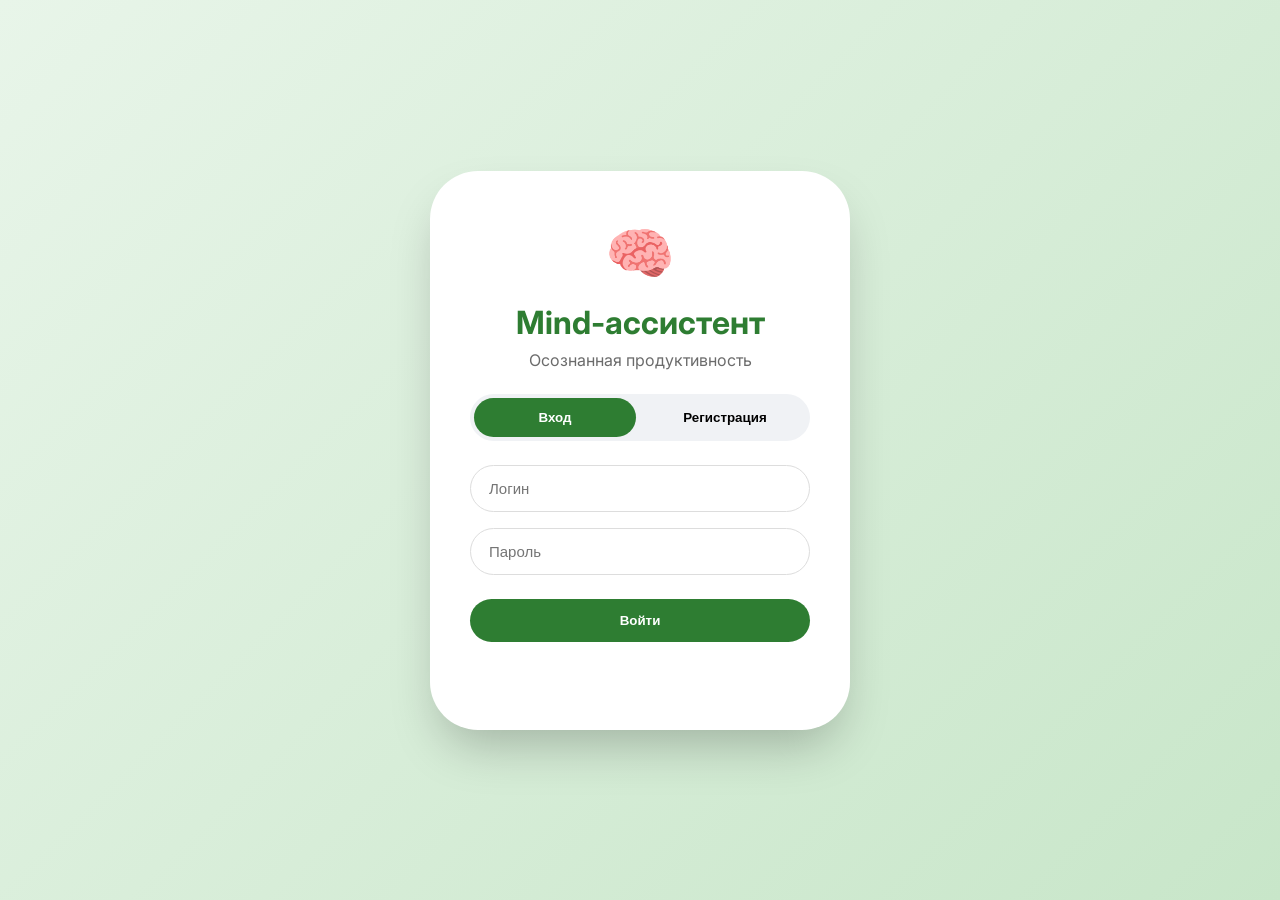
==== index1.html @ 91d892c6 "Add files via upload" ====
<!DOCTYPE html>
<html lang="ru">
<head>
    <meta charset="UTF-8">
    <meta name="viewport" content="width=device-width, initial-scale=1.0">
    <title>Mind-ассистент | Осознанная продуктивность</title>
    <link rel="stylesheet" href="style.css">
    <link href="https://fonts.googleapis.com/css2?family=Inter:opsz,wght@14..32,300;400;500;600;700&display=swap" rel="stylesheet">
</head>
<body>

<div class="app-container" id="app">

    <!-- ЭКРАН 1: АВТОРИЗАЦИЯ -->
    <div id="authScreen" class="screen auth-screen">
        <div class="auth-card">
            <span class="logo-icon">🧠</span>
            <h1>Mind-ассистент</h1>
            <p>Осознанная продуктивность</p>
            <div class="auth-tabs">
                <button class="auth-tab active" data-tab="login">Вход</button>
                <button class="auth-tab" data-tab="register">Регистрация</button>
            </div>
            <div id="loginForm" class="auth-form active">
                <input type="text" id="loginUsername" placeholder="Логин" autocomplete="username">
                <input type="password" id="loginPassword" placeholder="Пароль" autocomplete="current-password">
                <button id="doLoginBtn" type="button">Войти</button>
                <p class="auth-error" id="loginError"></p>
            </div>
            <div id="registerForm" class="auth-form">
                <input type="text" id="regUsername" placeholder="Логин" autocomplete="username">
                <input type="email" id="regEmail" placeholder="Email" autocomplete="email">
                <input type="password" id="regPassword" placeholder="Пароль" autocomplete="new-password">
                <button id="doRegisterBtn" type="button">Зарегистрироваться</button>
                <p class="auth-error" id="regError"></p>
            </div>
        </div>
    </div>

    <!-- ЭКРАН 2: НАСТРОЙКА ИМЕНИ (только при первом входе) -->
    <div id="nameSetupScreen" class="screen setup-screen hidden">
        <div class="setup-card">
            <span class="setup-icon">👋</span>
            <h2>Как к вам обращаться?</h2>
            <p>Введите ваше имя — это единственный раз</p>
            <input type="text" id="userNameInput" placeholder="Например: Алеся" autocomplete="given-name">
            <button id="saveNameBtn" type="button">Продолжить</button>
        </div>
    </div>

    <!-- ЭКРАН 3: НАСТРОЙКА УВЕДОМЛЕНИЙ (только при первом входе) -->
    <div id="notificationsSetupScreen" class="screen setup-screen hidden">
        <div class="setup-card">
            <span class="setup-icon">🔔</span>
            <h2>Время напоминаний</h2>
            <p>Настройте один раз — больше не спросим</p>
            <p style="font-size:12px; color:var(--sand); margin-bottom:8px; text-align:left; margin-top:4px;">Утреннее напоминание</p>
            <input type="time" id="morningTime" value="09:00">
            <p style="font-size:12px; color:var(--sand); margin-bottom:8px; text-align:left;">Вечернее напоминание</p>
            <input type="time" id="eveningTime" value="20:00">
            <button id="saveNotificationsBtn" type="button">Сохранить и начать</button>
        </div>
    </div>

    <!-- ЭКРАН 4: ОСНОВНОЕ ПРИЛОЖЕНИЕ -->
    <div id="mainApp" class="screen main-app hidden">
        <aside class="sidebar">
            <div class="sidebar-top">
                <div class="logo">
                    <div class="logo-eyebrow">Планер</div>
                    <div class="logo-text">Mind<span class="logo-accent">—</span>ассистент</div>
                </div>
                <button class="mobile-nav-toggle" id="mobileNavToggle" aria-label="Меню">
                    <span></span>
                    <span></span>
                    <span></span>
                </button>
            </div>
            <nav class="nav" id="sidebarNav">
                <a href="#" class="nav-link active" data-page="planner">
                    <span class="nav-icon">📋</span> Планер
                </a>
                <a href="#" class="nav-link" data-page="progress">
                    <span class="nav-icon">📊</span> Прогресс
                </a>
                <a href="#" class="nav-link" data-page="rewards">
                    <span class="nav-icon">🏆</span> Награды
                </a>
                <a href="#" class="nav-link" data-page="rest">
                    <span class="nav-icon">🌿</span> Отдых
                </a>
            </nav>
            <div class="sidebar-bottom" id="sidebarBottom">
                <div class="user-name" id="userNameDisplay"></div>
                <div class="user-meta">Активный пользователь</div>
                <button id="logoutBtn" class="logout-btn" type="button">Выйти</button>
                <div class="daily-reminder" id="dailyReminder"></div>
            </div>
        </aside>
        <main class="main-content" id="mainContent">
            <!-- Содержимое страниц подставляется динамически -->
        </main>
    </div>
</div>

<!-- ЗАПРОС УВЕДОМЛЕНИЙ -->
<div id="notificationPermission" class="notification-prompt hidden">
    <div class="notification-card">
        <p>🔔 Разрешить утренние и вечерние напоминания?</p>
        <div class="notification-card-btns">
            <button id="allowNotificationsBtn" type="button">Разрешить</button>
            <button id="denyNotificationsBtn" type="button">Позже</button>
        </div>
    </div>
</div>

<script src="script.js"></script>
</body>
</html>
---- style.css ----
* {
    margin: 0;
    padding: 0;
    box-sizing: border-box;
}

body {
    font-family: 'Inter', sans-serif;
    background: #f5f7fa;
    min-height: 100vh;
}

/* ===== ЭКРАНЫ ===== */
.screen {
    position: fixed;
    top: 0;
    left: 0;
    right: 0;
    bottom: 0;
    display: flex;
    align-items: center;
    justify-content: center;
    transition: all 0.3s;
}

.screen.hidden {
    display: none;
}

/* ===== АВТОРИЗАЦИЯ ===== */
.auth-screen {
    background: linear-gradient(135deg, #e8f5e9, #c8e6c9);
}

.auth-card, .setup-card {
    background: white;
    border-radius: 48px;
    padding: 48px 40px;
    width: 420px;
    max-width: 90%;
    text-align: center;
    box-shadow: 0 25px 50px -12px rgba(0,0,0,0.25);
}

.auth-card .logo-icon, .setup-icon {
    font-size: 56px;
    margin-bottom: 16px;
}

.auth-card h1, .setup-card h2 {
    font-size: 32px;
    color: #2e7d32;
    margin-bottom: 8px;
}

.auth-card p, .setup-card p {
    color: #6b6b6b;
    margin-bottom: 24px;
}

.auth-tabs {
    display: flex;
    gap: 8px;
    margin-bottom: 24px;
    background: #f0f2f5;
    border-radius: 60px;
    padding: 4px;
}

.auth-tab {
    flex: 1;
    padding: 12px;
    border: none;
    background: transparent;
    border-radius: 60px;
    font-weight: 600;
    cursor: pointer;
}

.auth-tab.active {
    background: #2e7d32;
    color: white;
}

.auth-form {
    display: none;
    flex-direction: column;
    gap: 16px;
}

.auth-form.active {
    display: flex;
}

.auth-form input, .setup-card input {
    padding: 14px 18px;
    border: 1px solid #ddd;
    border-radius: 60px;
    font-size: 15px;
}

.auth-form button, .setup-card button {
    background: #2e7d32;
    color: white;
    border: none;
    padding: 14px;
    border-radius: 60px;
    font-weight: 600;
    cursor: pointer;
    margin-top: 8px;
}

.auth-error {
    color: #e53935;
    font-size: 13px;
}

/* ===== ОСНОВНОЕ ПРИЛОЖЕНИЕ ===== */
.main-app {
    position: relative;
    display: flex;
    min-height: 100vh;
}

.sidebar {
    width: 280px;
    background: white;
    border-right: 1px solid #eef2f6;
    padding: 32px 20px;
    display: flex;
    flex-direction: column;
    position: sticky;
    top: 0;
    height: 100vh;
}

.logo {
    margin-bottom: 40px;
    text-align: center;
}

.logo-icon {
    font-size: 40px;
    display: block;
    margin-bottom: 8px;
}

.logo-text {
    font-size: 20px;
    font-weight: 700;
    color: #1e3a3a;
}

.nav {
    display: flex;
    flex-direction: column;
    gap: 8px;
    flex: 1;
}

.nav-link {
    padding: 12px 16px;
    border-radius: 12px;
    text-decoration: none;
    color: #5c6f87;
    font-weight: 500;
    transition: all 0.2s;
    cursor: pointer;
}

.nav-link:hover {
    background: #f0f4f9;
}

.nav-link.active {
    background: #e8f3e8;
    color: #2e7d32;
    font-weight: 600;
}

.user-info {
    padding: 16px 0;
    border-top: 1px solid #eef2f6;
    margin-top: auto;
}

.user-name {
    font-weight: 600;
    color: #1e3a3a;
    margin-bottom: 12px;
    text-align: center;
}

.logout-btn {
    width: 100%;
    padding: 10px;
    background: #fee2e2;
    border: none;
    border-radius: 40px;
    color: #c62828;
    font-weight: 600;
    cursor: pointer;
}

.main-content {
    flex: 1;
    padding: 32px 40px;
    background: #ffffff;
    overflow-y: auto;
}

/* ===== СТРАНИЦЫ ===== */
.page-header {
    margin-bottom: 32px;
}

.page-header h2 {
    font-size: 28px;
    color: #1e3a3a;
    margin-bottom: 8px;
}

.greeting {
    font-size: 18px;
    color: #2e7d32;
    margin-bottom: 24px;
    padding: 16px;
    background: #f1f8e9;
    border-radius: 24px;
}

.progress-block {
    background: #f8fafc;
    border-radius: 24px;
    padding: 20px;
    margin-bottom: 32px;
}

.progress-label {
    display: flex;
    justify-content: space-between;
    margin-bottom: 12px;
    font-weight: 500;
}

.progress-bar-bg {
    height: 8px;
    background: #e0e8e0;
    border-radius: 20px;
    overflow: hidden;
}

.progress-bar-fill {
    height: 100%;
    background: #4caf50;
    width: 0%;
    transition: width 0.3s;
}

.tasks-list {
    display: flex;
    flex-direction: column;
    gap: 12px;
    margin-bottom: 24px;
}

.task-card {
    background: #f9fbf9;
    border: 1px solid #e0e8e0;
    border-radius: 20px;
    padding: 16px;
}

.task-card.completed {
    opacity: 0.7;
}

.task-header {
    display: flex;
    align-items: center;
    gap: 12px;
    margin-bottom: 12px;
}

.task-check {
    width: 22px;
    height: 22px;
    cursor: pointer;
    accent-color: #4caf50;
}

.task-title {
    flex: 1;
    font-size: 16px;
    font-weight: 500;
}

.completed .task-title {
    text-decoration: line-through;
    color: #9e9e9e;
}

.task-reward-input {
    width: 100%;
    padding: 10px 14px;
    border: 1px solid #e0e8e0;
    border-radius: 16px;
    font-size: 13px;
    margin-top: 8px;
}

.add-task-form {
    display: flex;
    gap: 12px;
    margin-top: 16px;
}

.add-task-form input {
    flex: 1;
    padding: 14px 18px;
    border: 1px solid #ddd;
    border-radius: 60px;
}

.add-task-form button {
    background: #2e7d32;
    color: white;
    border: none;
    padding: 0 24px;
    border-radius: 60px;
    font-weight: 600;
    cursor: pointer;
}

.stats-grid {
    display: grid;
    grid-template-columns: repeat(auto-fit, minmax(200px, 1fr));
    gap: 20px;
    margin-bottom: 32px;
}

.stat-card {
    background: #f1f8e9;
    border-radius: 24px;
    padding: 24px;
    text-align: center;
}

.stat-number {
    font-size: 48px;
    font-weight: 700;
    color: #2e7d32;
}

.rewards-list {
    display: flex;
    flex-direction: column;
    gap: 16px;
}

.reward-item {
    background: #fff8e1;
    border-radius: 20px;
    padding: 16px;
    border: 1px solid #ffe082;
}

.rest-card {
    text-align: center;
    background: #e8f5e9;
    border-radius: 32px;
    padding: 48px;
}

.rest-tip {
    font-size: 24px;
    font-style: italic;
    color: #2e7d32;
    margin: 24px 0;
}

.rest-card button {
    background: #2e7d32;
    color: white;
    border: none;
    padding: 12px 28px;
    border-radius: 40px;
    font-weight: 600;
    cursor: pointer;
}

/* ===== УВЕДОМЛЕНИЯ ===== */
.notification-prompt {
    position: fixed;
    bottom: 30px;
    right: 30px;
    z-index: 1100;
}

.notification-card {
    background: white;
    border-radius: 24px;
    padding: 20px;
    box-shadow: 0 20px 35px rgba(0,0,0,0.2);
    border: 1px solid #c8e6c9;
}

.notification-card button {
    margin-top: 12px;
    padding: 8px 16px;
    border-radius: 40px;
    border: none;
    cursor: pointer;
    margin-right: 8px;
}

.hidden {
    display: none;
}

@media (max-width: 768px) {
    .main-app {
        flex-direction: column;
    }
    .sidebar {
        width: 100%;
        height: auto;
        position: relative;
    }
    .main-content {
        padding: 24px;
    }
}
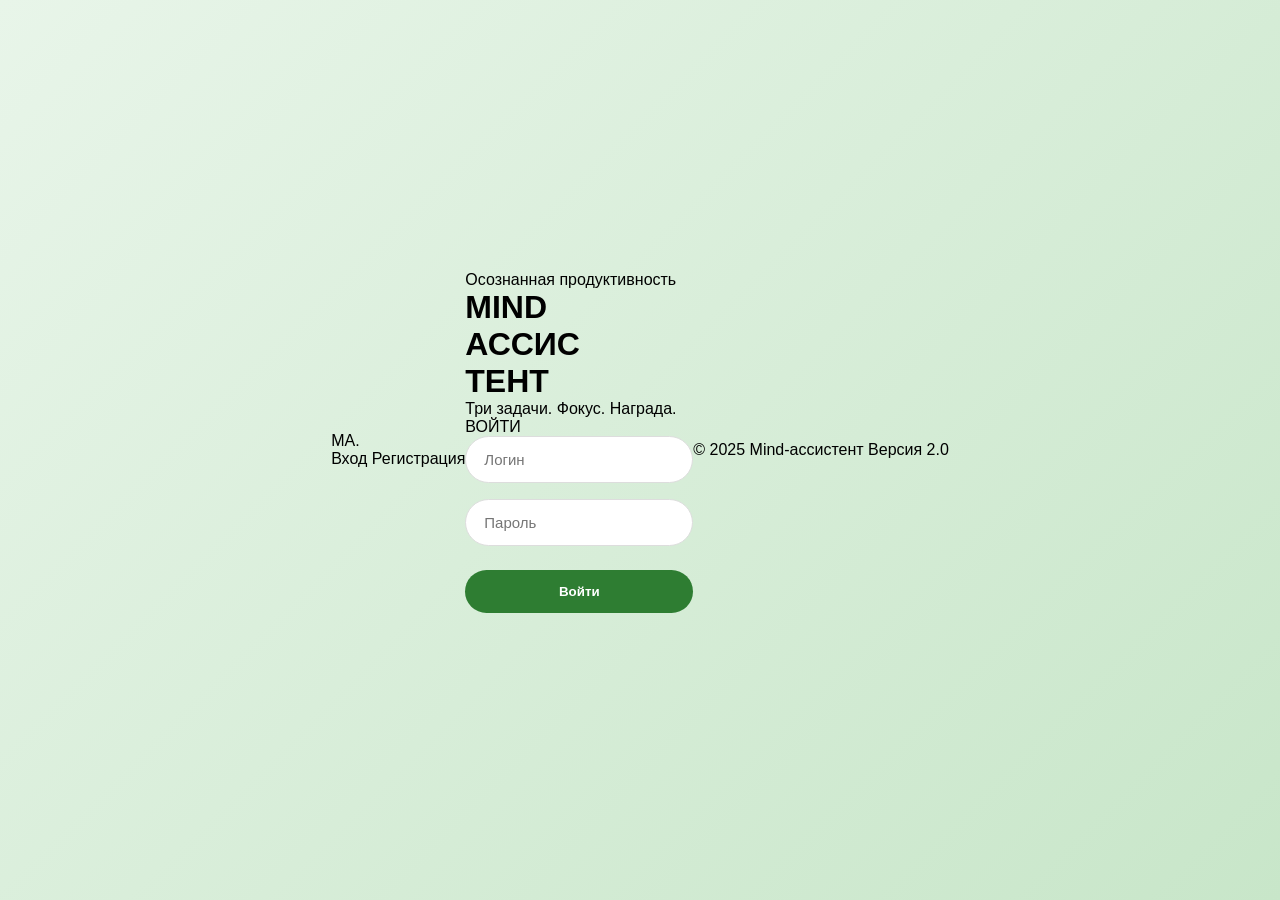
==== commit 22597264: "Add files via upload" ====
--- a/index1.html
+++ b/index1.html
@@ -5,7 +5,7 @@
     <meta name="viewport" content="width=device-width, initial-scale=1.0">
     <title>Mind-ассистент | Осознанная продуктивность</title>
     <link rel="stylesheet" href="style.css">
-    <link href="https://fonts.googleapis.com/css2?family=Inter:opsz,wght@14..32,300;400;500;600;700&display=swap" rel="stylesheet">
+    <link href="https://fonts.googleapis.com/css2?family=Bebas+Neue&family=Manrope:wght@300;400;500;600;700&display=swap" rel="stylesheet">
 </head>
 <body>
 
@@ -13,103 +13,113 @@
 
     <!-- ЭКРАН 1: АВТОРИЗАЦИЯ -->
     <div id="authScreen" class="screen auth-screen">
-        <div class="auth-card">
-            <span class="logo-icon">🧠</span>
-            <h1>Mind-ассистент</h1>
-            <p>Осознанная продуктивность</p>
-            <div class="auth-tabs">
-                <button class="auth-tab active" data-tab="login">Вход</button>
-                <button class="auth-tab" data-tab="register">Регистрация</button>
+        <header class="auth-header">
+            <div class="brand-mark">MA<span>.</span></div>
+            <nav class="auth-nav">
+                <span class="nav-text-link active" data-tab="login">Вход</span>
+                <span class="nav-text-link" data-tab="register">Регистрация</span>
+            </nav>
+        </header>
+
+        <div class="auth-body">
+            <div class="auth-hero">
+                <div class="auth-hero-content">
+                    <div class="auth-eyebrow">Осознанная продуктивность</div>
+                    <h1 class="auth-title">MIND<br><span class="accent">АССИС</span><br>ТЕНТ</h1>
+                    <p class="auth-subtitle">Три задачи. Фокус. Награда.</p>
+                </div>
             </div>
-            <div id="loginForm" class="auth-form active">
-                <input type="text" id="loginUsername" placeholder="Логин" autocomplete="username">
-                <input type="password" id="loginPassword" placeholder="Пароль" autocomplete="current-password">
-                <button id="doLoginBtn" type="button">Войти</button>
-                <p class="auth-error" id="loginError"></p>
+
+            <div class="auth-panel">
+                <div class="auth-panel-title">ВОЙТИ</div>
+                <div id="loginForm" class="auth-form active">
+                    <input type="text" id="loginUsername" class="field-input" placeholder="Логин" autocomplete="username">
+                    <input type="password" id="loginPassword" class="field-input" placeholder="Пароль" autocomplete="current-password">
+                    <button type="button" id="doLoginBtn" class="cta-btn">Войти</button>
+                    <p class="auth-error" id="loginError"></p>
+                </div>
+                <div id="registerForm" class="auth-form">
+                    <input type="text" id="regUsername" class="field-input" placeholder="Логин" autocomplete="username">
+                    <input type="email" id="regEmail" class="field-input" placeholder="Email" autocomplete="email">
+                    <input type="password" id="regPassword" class="field-input" placeholder="Пароль" autocomplete="new-password">
+                    <button type="button" id="doRegisterBtn" class="cta-btn">Зарегистрироваться</button>
+                    <p class="auth-error" id="regError"></p>
+                </div>
             </div>
-            <div id="registerForm" class="auth-form">
-                <input type="text" id="regUsername" placeholder="Логин" autocomplete="username">
-                <input type="email" id="regEmail" placeholder="Email" autocomplete="email">
-                <input type="password" id="regPassword" placeholder="Пароль" autocomplete="new-password">
-                <button id="doRegisterBtn" type="button">Зарегистрироваться</button>
-                <p class="auth-error" id="regError"></p>
-            </div>
+        </div>
+
+        <footer class="auth-footer">
+            <span>© 2025 Mind-ассистент</span>
+            <span>Версия 2.0</span>
+        </footer>
+    </div>
+
+    <!-- ЭКРАН 2: НАСТРОЙКА ИМЕНИ -->
+    <div id="nameSetupScreen" class="screen setup-screen hidden">
+        <div class="setup-layout">
+            <div class="setup-eyebrow">Шаг 1 / 2</div>
+            <h2 class="setup-title">КАК К ВАМ<br><span class="accent">ОБРА</span><br>ЩАТЬСЯ?</h2>
+            <p class="setup-desc">Введите ваше имя — оно появится в приложении</p>
+            <input type="text" id="userNameInput" class="field-input field-input--large" placeholder="Например: Алеся">
+            <button type="button" id="saveNameBtn" class="cta-btn">Продолжить</button>
         </div>
     </div>
 
-    <!-- ЭКРАН 2: НАСТРОЙКА ИМЕНИ (только при первом входе) -->
-    <div id="nameSetupScreen" class="screen setup-screen hidden">
-        <div class="setup-card">
-            <span class="setup-icon">👋</span>
-            <h2>Как к вам обращаться?</h2>
-            <p>Введите ваше имя — это единственный раз</p>
-            <input type="text" id="userNameInput" placeholder="Например: Алеся" autocomplete="given-name">
-            <button id="saveNameBtn" type="button">Продолжить</button>
-        </div>
-    </div>
-
-    <!-- ЭКРАН 3: НАСТРОЙКА УВЕДОМЛЕНИЙ (только при первом входе) -->
+    <!-- ЭКРАН 3: НАСТРОЙКА УВЕДОМЛЕНИЙ -->
     <div id="notificationsSetupScreen" class="screen setup-screen hidden">
-        <div class="setup-card">
-            <span class="setup-icon">🔔</span>
-            <h2>Время напоминаний</h2>
-            <p>Настройте один раз — больше не спросим</p>
-            <p style="font-size:12px; color:var(--sand); margin-bottom:8px; text-align:left; margin-top:4px;">Утреннее напоминание</p>
-            <input type="time" id="morningTime" value="09:00">
-            <p style="font-size:12px; color:var(--sand); margin-bottom:8px; text-align:left;">Вечернее напоминание</p>
-            <input type="time" id="eveningTime" value="20:00">
-            <button id="saveNotificationsBtn" type="button">Сохранить и начать</button>
+        <div class="setup-layout">
+            <div class="setup-eyebrow">Шаг 2 / 2</div>
+            <h2 class="setup-title">ВРЕМЯ<br><span class="accent">НАПОМИ</span><br>НАНИЙ</h2>
+            <p class="setup-desc">Выберите удобное время для утреннего и вечернего уведомления</p>
+            <div class="time-row">
+                <label class="time-label">Утро</label>
+                <input type="time" id="morningTime" class="field-input field-input--time" value="09:00">
+            </div>
+            <div class="time-row">
+                <label class="time-label">Вечер</label>
+                <input type="time" id="eveningTime" class="field-input field-input--time" value="20:00">
+            </div>
+            <button type="button" id="saveNotificationsBtn" class="cta-btn">Сохранить</button>
         </div>
     </div>
 
     <!-- ЭКРАН 4: ОСНОВНОЕ ПРИЛОЖЕНИЕ -->
     <div id="mainApp" class="screen main-app hidden">
-        <aside class="sidebar">
-            <div class="sidebar-top">
-                <div class="logo">
-                    <div class="logo-eyebrow">Планер</div>
-                    <div class="logo-text">Mind<span class="logo-accent">—</span>ассистент</div>
-                </div>
-                <button class="mobile-nav-toggle" id="mobileNavToggle" aria-label="Меню">
-                    <span></span>
-                    <span></span>
-                    <span></span>
-                </button>
-            </div>
-            <nav class="nav" id="sidebarNav">
-                <a href="#" class="nav-link active" data-page="planner">
-                    <span class="nav-icon">📋</span> Планер
-                </a>
-                <a href="#" class="nav-link" data-page="progress">
-                    <span class="nav-icon">📊</span> Прогресс
-                </a>
-                <a href="#" class="nav-link" data-page="rewards">
-                    <span class="nav-icon">🏆</span> Награды
-                </a>
-                <a href="#" class="nav-link" data-page="rest">
-                    <span class="nav-icon">🌿</span> Отдых
-                </a>
+        <aside class="sidebar" id="sidebar">
+            <div class="sidebar-brand">MA<span>.</span></div>
+            <nav class="sidebar-nav">
+                <a href="#" class="nav-link active" data-page="planner">Планер</a>
+                <a href="#" class="nav-link" data-page="progress">Прогресс</a>
+                <a href="#" class="nav-link" data-page="rewards">Награды</a>
+                <a href="#" class="nav-link" data-page="rest">Отдых</a>
             </nav>
-            <div class="sidebar-bottom" id="sidebarBottom">
-                <div class="user-name" id="userNameDisplay"></div>
-                <div class="user-meta">Активный пользователь</div>
-                <button id="logoutBtn" class="logout-btn" type="button">Выйти</button>
+            <div class="sidebar-bottom">
+                <div class="sidebar-user" id="userNameDisplay"></div>
                 <div class="daily-reminder" id="dailyReminder"></div>
+                <button type="button" id="logoutBtn" class="logout-btn">Выйти</button>
             </div>
         </aside>
-        <main class="main-content" id="mainContent">
-            <!-- Содержимое страниц подставляется динамически -->
-        </main>
+
+        <header class="mobile-header">
+            <div class="brand-mark">MA<span>.</span></div>
+            <button type="button" class="burger-btn" id="burgerBtn" aria-label="Меню">
+                <span></span><span></span><span></span>
+            </button>
+        </header>
+
+        <div class="sidebar-overlay hidden" id="sidebarOverlay"></div>
+
+        <main class="main-content" id="mainContent"></main>
     </div>
 </div>
 
 <!-- ЗАПРОС УВЕДОМЛЕНИЙ -->
 <div id="notificationPermission" class="notification-prompt hidden">
     <div class="notification-card">
-        <p>🔔 Разрешить утренние и вечерние напоминания?</p>
-        <div class="notification-card-btns">
-            <button id="allowNotificationsBtn" type="button">Разрешить</button>
-            <button id="denyNotificationsBtn" type="button">Позже</button>
+        <p>Получать утренние и вечерние напоминания?</p>
+        <div class="notif-actions">
+            <button type="button" id="allowNotificationsBtn" class="notif-btn notif-btn--allow">Да</button>
+            <button type="button" id="denyNotificationsBtn" class="notif-btn notif-btn--deny">Нет</button>
         </div>
     </div>
 </div>
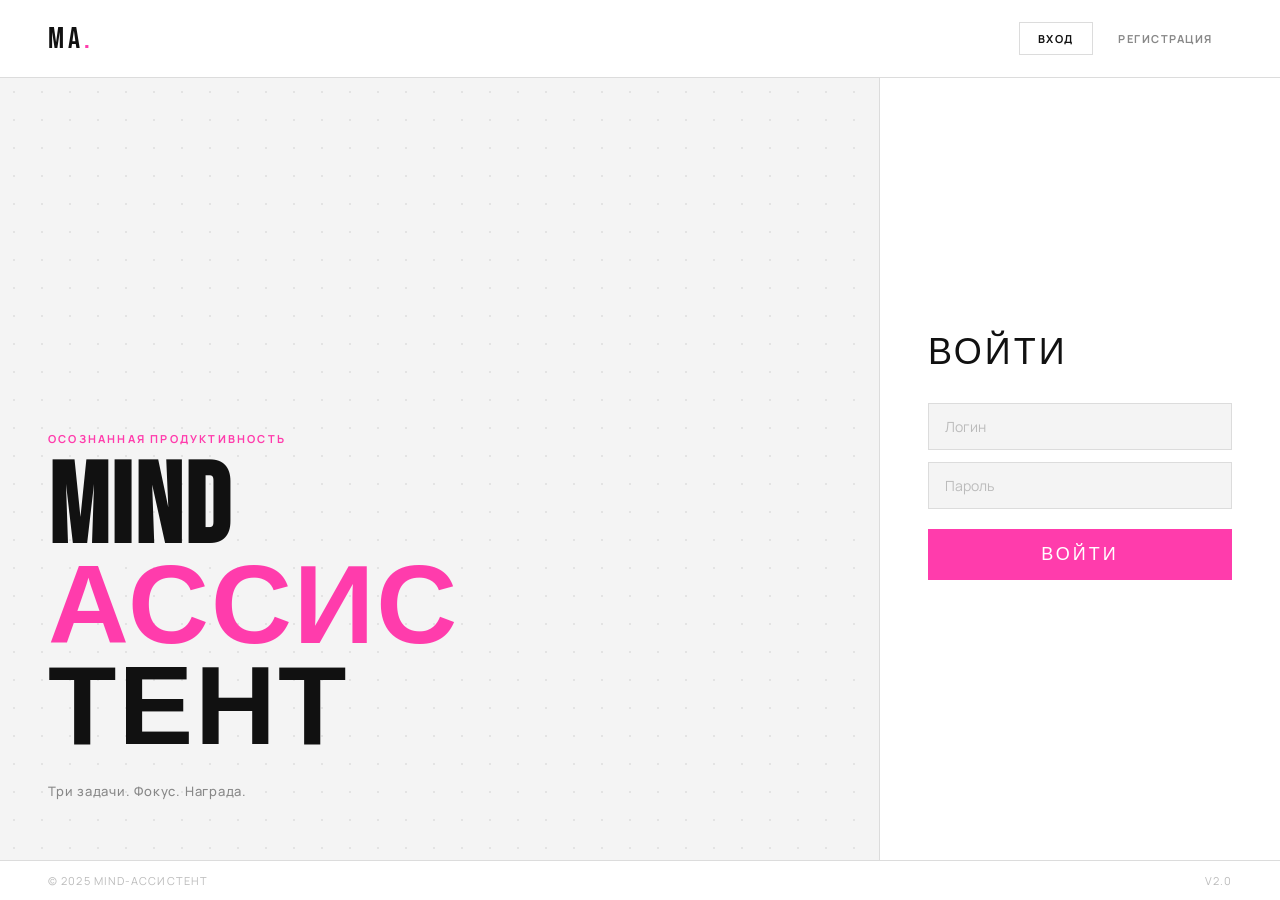
==== commit e40de284: "Add files via upload" ====
--- a/index1.html
+++ b/index1.html
@@ -1,129 +1,763 @@
 <!DOCTYPE html>
 <html lang="ru">
 <head>
-    <meta charset="UTF-8">
-    <meta name="viewport" content="width=device-width, initial-scale=1.0">
-    <title>Mind-ассистент | Осознанная продуктивность</title>
-    <link rel="stylesheet" href="style.css">
-    <link href="https://fonts.googleapis.com/css2?family=Bebas+Neue&family=Manrope:wght@300;400;500;600;700&display=swap" rel="stylesheet">
+<meta charset="UTF-8">
+<meta name="viewport" content="width=device-width, initial-scale=1.0">
+<title>Mind-ассистент | Осознанная продуктивность</title>
+<link href="https://fonts.googleapis.com/css2?family=Bebas+Neue&family=Manrope:wght@300;400;500;600;700&display=swap" rel="stylesheet">
+<style>
+/* ===== RESET ===== */
+*,*::before,*::after{margin:0;padding:0;box-sizing:border-box}
+
+:root{
+  --bg:#FFFFFF;
+  --surface:#F4F4F4;
+  --surface2:#EBEBEB;
+  --border:#DCDCDC;
+  --black:#111111;
+  --pink:#FF3CAC;
+  --pink-dim:#D42A8E;
+  --green:#00C968;
+  --gray:#888888;
+  --gray-dim:#BBBBBB;
+  --error:#E53935;
+  --font-d:'Bebas Neue','Impact',sans-serif;
+  --font-b:'Manrope','Inter',system-ui,sans-serif;
+}
+
+html{font-size:16px}
+body{font-family:var(--font-b);background:var(--bg);color:var(--black);min-height:100vh;-webkit-font-smoothing:antialiased}
+
+/* ===== SCREENS ===== */
+.screen{position:fixed;inset:0;display:flex;flex-direction:column}
+.screen.hidden{display:none!important}
+
+/* ===== AUTH ===== */
+.auth-screen{background:var(--bg)}
+
+.auth-header{
+  display:flex;justify-content:space-between;align-items:center;
+  padding:22px 48px;border-bottom:1px solid var(--border);background:var(--bg)
+}
+
+.brand-mark{font-family:var(--font-d);font-size:30px;color:var(--black);letter-spacing:4px;line-height:1}
+.brand-mark span{color:var(--pink)}
+
+.auth-nav{display:flex;gap:6px}
+.nav-text-link{
+  font-size:11px;font-weight:700;letter-spacing:.14em;text-transform:uppercase;
+  color:var(--gray);cursor:pointer;padding:8px 18px;border:1px solid transparent;transition:all .2s;user-select:none
+}
+.nav-text-link:hover{color:var(--black)}
+.nav-text-link.active{color:var(--black);border-color:var(--border)}
+
+.auth-body{flex:1;display:flex;align-items:stretch;overflow:hidden}
+
+.auth-hero{
+  flex:1;display:flex;flex-direction:column;justify-content:flex-end;
+  padding:60px 48px;border-right:1px solid var(--border);
+  position:relative;overflow:hidden;background:var(--surface)
+}
+.auth-hero::before{
+  content:'';position:absolute;inset:0;
+  background-image:radial-gradient(circle,var(--border) 1.5px,transparent 1.5px);
+  background-size:28px 28px;opacity:.7
+}
+.auth-hero-content{position:relative;z-index:1}
+
+.auth-eyebrow{font-size:11px;font-weight:700;letter-spacing:.2em;text-transform:uppercase;color:var(--pink);margin-bottom:14px}
+.auth-title{font-family:var(--font-d);font-size:clamp(60px,9vw,112px);line-height:.9;color:var(--black);letter-spacing:2px;margin-bottom:20px}
+.auth-title .accent{color:var(--pink)}
+.auth-subtitle{font-size:13px;font-weight:500;color:var(--gray);letter-spacing:.06em}
+
+.auth-panel{
+  width:400px;flex-shrink:0;display:flex;flex-direction:column;
+  justify-content:center;padding:56px 48px;background:var(--bg)
+}
+.auth-panel-title{font-family:var(--font-d);font-size:36px;letter-spacing:3px;color:var(--black);margin-bottom:28px}
+
+.auth-form{display:none;flex-direction:column;gap:12px}
+.auth-form.active{display:flex}
+
+.field-input{
+  width:100%;padding:13px 16px;background:var(--surface);border:1px solid var(--border);
+  color:var(--black);font-family:var(--font-b);font-size:14px;outline:none;
+  transition:border-color .2s;border-radius:0;-webkit-appearance:none
+}
+.field-input::placeholder{color:var(--gray-dim)}
+.field-input:focus{border-color:var(--pink);background:var(--bg)}
+
+.cta-btn{
+  display:block;width:100%;margin-top:8px;padding:15px 24px;
+  background:var(--pink);color:#fff;border:none;
+  font-family:var(--font-d);font-size:18px;letter-spacing:3px;text-transform:uppercase;
+  cursor:pointer;transition:background .2s;border-radius:0;-webkit-appearance:none;touch-action:manipulation
+}
+.cta-btn:hover{background:var(--pink-dim)}
+.cta-btn:active{background:#b02279}
+
+.auth-error{font-size:12px;color:var(--error);min-height:16px;font-weight:500}
+
+.auth-footer{
+  padding:12px 48px;border-top:1px solid var(--border);
+  font-size:11px;letter-spacing:.1em;text-transform:uppercase;color:var(--gray-dim);
+  display:flex;justify-content:space-between;background:var(--bg)
+}
+
+/* ===== SETUP ===== */
+.setup-screen{background:var(--bg);align-items:center;justify-content:center}
+.setup-layout{max-width:640px;width:100%;padding:60px 48px;display:flex;flex-direction:column;gap:18px}
+.setup-eyebrow{font-size:11px;font-weight:700;letter-spacing:.2em;text-transform:uppercase;color:var(--pink)}
+.setup-title{font-family:var(--font-d);font-size:clamp(48px,7vw,80px);line-height:.92;color:var(--black);letter-spacing:3px}
+.setup-title .accent{color:var(--pink)}
+.setup-desc{font-size:14px;color:var(--gray);font-weight:400}
+.field-input--large{font-size:16px;padding:15px 18px}
+
+.time-row{display:flex;align-items:center;gap:20px;background:var(--surface);border:1px solid var(--border);padding:12px 16px}
+.time-label{font-size:11px;font-weight:700;letter-spacing:.16em;text-transform:uppercase;color:var(--pink);width:48px;flex-shrink:0}
+.field-input--time{border:none;background:transparent;color:var(--black);font-family:var(--font-b);font-size:20px;font-weight:300;padding:0;flex:1;outline:none;-webkit-appearance:none}
+
+/* ===== MAIN APP ===== */
+.main-app{position:fixed;inset:0;display:flex;overflow:hidden;background:var(--bg)}
+
+.sidebar{
+  width:240px;flex-shrink:0;background:var(--surface);border-right:1px solid var(--border);
+  display:flex;flex-direction:column;padding:32px 24px;height:100%
+}
+.sidebar-brand{font-family:var(--font-d);font-size:26px;letter-spacing:4px;color:var(--black);margin-bottom:48px;line-height:1}
+.sidebar-brand span{color:var(--pink)}
+
+.sidebar-nav{display:flex;flex-direction:column;gap:2px;flex:1}
+.nav-link{
+  display:flex;align-items:center;gap:10px;padding:11px 12px;text-decoration:none;
+  font-size:11px;font-weight:700;letter-spacing:.12em;text-transform:uppercase;
+  color:var(--gray);border-left:2px solid transparent;transition:all .18s
+}
+.nav-link:hover{color:var(--black);background:var(--surface2)}
+.nav-link.active{color:var(--black);border-left-color:var(--pink);background:var(--bg)}
+.nav-link::before{font-size:12px;flex-shrink:0;width:14px;text-align:center;color:var(--pink)}
+.nav-link[data-page="planner"]::before{content:'▦'}
+.nav-link[data-page="progress"]::before{content:'◈'}
+.nav-link[data-page="rewards"]::before{content:'◆'}
+.nav-link[data-page="rest"]::before{content:'◉'}
+
+.sidebar-bottom{display:flex;flex-direction:column;gap:10px;padding-top:20px;border-top:1px solid var(--border)}
+.sidebar-user{font-size:13px;font-weight:700;color:var(--black)}
+.daily-reminder{font-size:11px;line-height:1.5;color:var(--gray);font-style:italic}
+.logout-btn{
+  background:transparent;border:1px solid var(--border);color:var(--gray);padding:9px 14px;
+  font-family:var(--font-d);font-size:14px;letter-spacing:2px;text-transform:uppercase;
+  cursor:pointer;transition:all .18s;touch-action:manipulation
+}
+.logout-btn:hover{border-color:var(--pink);color:var(--pink)}
+
+.mobile-header{
+  display:none;justify-content:space-between;align-items:center;
+  padding:16px 20px;background:var(--bg);border-bottom:1px solid var(--border);
+  position:fixed;top:0;left:0;right:0;z-index:200
+}
+.burger-btn{background:none;border:none;cursor:pointer;display:flex;flex-direction:column;gap:5px;padding:4px}
+.burger-btn span{display:block;width:22px;height:2px;background:var(--black)}
+.sidebar-overlay{position:fixed;inset:0;background:rgba(0,0,0,.35);z-index:150}
+
+.main-content{flex:1;overflow-y:auto;padding:48px 56px;background:var(--bg)}
+
+/* ===== PAGE ELEMENTS ===== */
+.page-eyebrow{font-size:11px;font-weight:700;letter-spacing:.2em;text-transform:uppercase;color:var(--pink);margin-bottom:8px}
+.page-title{font-family:var(--font-d);font-size:clamp(40px,5vw,64px);line-height:.95;letter-spacing:3px;color:var(--black);margin-bottom:4px}
+.page-divider{border:none;border-top:1px solid var(--border);margin:28px 0}
+.greeting-bar{padding:14px 18px;background:var(--surface);border-left:3px solid var(--pink);font-size:14px;color:var(--gray);margin-bottom:32px;font-weight:500}
+
+.progress-wrap{margin-bottom:40px}
+.progress-meta{display:flex;justify-content:space-between;font-size:11px;font-weight:700;letter-spacing:.1em;text-transform:uppercase;color:var(--gray);margin-bottom:8px}
+.progress-track{height:2px;background:var(--border)}
+.progress-fill{height:100%;background:var(--pink);width:0%;transition:width .4s}
+
+.tasks-list{display:flex;flex-direction:column;margin-bottom:32px}
+.task-card{padding:18px 0;border-bottom:1px solid var(--border);transition:opacity .2s}
+.task-card.completed{opacity:.4}
+.task-header{display:flex;align-items:center;gap:14px}
+.task-check{width:16px;height:16px;flex-shrink:0;cursor:pointer;accent-color:var(--pink)}
+.task-title{flex:1;font-size:15px;font-weight:500;color:var(--black)}
+.completed .task-title{text-decoration:line-through;color:var(--gray-dim)}
+.task-delete-btn{background:none;border:none;color:var(--gray-dim);cursor:pointer;font-size:18px;line-height:1;padding:0 4px;touch-action:manipulation;transition:color .18s}
+.task-delete-btn:hover{color:var(--error)}
+.task-reward-input{
+  width:100%;margin-top:10px;padding:8px 0;border:none;
+  border-bottom:1px dashed var(--border);background:transparent;
+  font-family:var(--font-b);font-size:12px;color:var(--gray);outline:none;transition:border-color .18s
+}
+.task-reward-input::placeholder{color:var(--gray-dim);font-style:italic}
+.task-reward-input:focus{border-bottom-color:var(--pink);color:var(--black)}
+
+.add-task-form{display:flex;gap:10px;align-items:stretch;margin-top:24px}
+.add-task-form input{
+  flex:1;padding:12px 16px;background:var(--surface);border:1px solid var(--border);
+  color:var(--black);font-family:var(--font-b);font-size:14px;outline:none;transition:border-color .18s
+}
+.add-task-form input::placeholder{color:var(--gray-dim)}
+.add-task-form input:focus{border-color:var(--pink);background:var(--bg)}
+.add-task-form button{
+  background:var(--pink);color:#fff;border:none;padding:0 22px;
+  font-family:var(--font-d);font-size:16px;letter-spacing:2px;text-transform:uppercase;
+  cursor:pointer;white-space:nowrap;touch-action:manipulation;-webkit-appearance:none;transition:background .18s
+}
+.add-task-form button:hover{background:var(--pink-dim)}
+
+.stats-grid{display:grid;grid-template-columns:repeat(auto-fit,minmax(140px,1fr));gap:1px;background:var(--border);border:1px solid var(--border);margin-bottom:40px}
+.stat-card{background:var(--surface);padding:28px 20px}
+.stat-number{font-family:var(--font-d);font-size:52px;line-height:1;color:var(--pink);display:block;letter-spacing:2px}
+.stat-label{font-size:10px;font-weight:700;letter-spacing:.12em;text-transform:uppercase;color:var(--gray);margin-top:4px}
+
+.rewards-list{display:flex;flex-direction:column}
+.reward-item{display:flex;align-items:center;gap:16px;padding:18px 0;border-bottom:1px solid var(--border)}
+.reward-status{font-size:10px;font-weight:700;letter-spacing:.12em;text-transform:uppercase;color:var(--gray-dim);width:80px;flex-shrink:0}
+.reward-status.claimed{color:var(--green)}
+.reward-text{flex:1;font-size:14px;color:var(--black);font-weight:500}
+.reward-claim-btn{
+  background:transparent;border:1px solid var(--border);color:var(--gray);padding:8px 16px;
+  font-family:var(--font-d);font-size:13px;letter-spacing:2px;text-transform:uppercase;
+  cursor:pointer;transition:all .18s;touch-action:manipulation
+}
+.reward-claim-btn:hover,.reward-claim-btn.claimed{background:var(--pink);border-color:var(--pink);color:#fff}
+
+.rest-section{padding:48px 0;border-top:1px solid var(--border)}
+.rest-tip{font-family:var(--font-d);font-size:clamp(28px,4vw,52px);letter-spacing:2px;color:var(--black);margin-bottom:20px;line-height:1.1}
+.rest-tip .accent{color:var(--pink)}
+.rest-note{font-size:11px;font-weight:700;letter-spacing:.14em;text-transform:uppercase;color:var(--gray-dim);margin-top:24px}
+
+.notification-prompt{position:fixed;bottom:28px;right:28px;z-index:1100;max-width:300px}
+.notification-card{background:var(--bg);border:1px solid var(--border);border-top:3px solid var(--pink);padding:24px;box-shadow:0 8px 32px rgba(0,0,0,.10)}
+.notification-card p{font-size:14px;color:var(--black);line-height:1.5;margin-bottom:16px;font-weight:500}
+.notif-actions{display:flex;gap:8px}
+.notif-btn{flex:1;padding:10px;border:none;font-family:var(--font-d);font-size:14px;letter-spacing:2px;text-transform:uppercase;cursor:pointer;touch-action:manipulation}
+.notif-btn--allow{background:var(--pink);color:#fff}
+.notif-btn--deny{background:var(--surface);color:var(--gray)}
+
+.hidden{display:none!important}
+
+/* ===== RESPONSIVE ===== */
+@media(max-width:900px){
+  .auth-body{flex-direction:column}
+  .auth-hero{border-right:none;border-bottom:1px solid var(--border);padding:36px 24px;min-height:200px}
+  .auth-panel{width:100%;padding:28px 24px}
+  .auth-header{padding:18px 24px}
+  .auth-footer{padding:12px 24px}
+}
+@media(max-width:768px){
+  .auth-title{font-size:52px}
+  .auth-hero{padding:28px 20px}
+  .auth-panel{padding:24px 20px}
+  .setup-layout{padding:100px 20px 40px}
+  .main-app{flex-direction:column}
+  .sidebar{position:fixed;top:0;left:0;bottom:0;width:240px;z-index:180;transform:translateX(-100%);transition:transform .28s ease}
+  .sidebar.open{transform:translateX(0)}
+  .mobile-header{display:flex}
+  .main-content{padding:88px 20px 40px}
+  .stats-grid{grid-template-columns:repeat(2,1fr)}
+  .stat-number{font-size:40px}
+  .notification-prompt{left:12px;right:12px;bottom:12px;max-width:none}
+  .add-task-form{flex-direction:column}
+  .add-task-form button{padding:14px}
+  .reward-item{flex-wrap:wrap;gap:10px}
+  .reward-status{width:auto}
+}
+@media(prefers-reduced-motion:reduce){*{transition:none!important}}
+</style>
 </head>
 <body>
-
-<div class="app-container" id="app">
-
-    <!-- ЭКРАН 1: АВТОРИЗАЦИЯ -->
-    <div id="authScreen" class="screen auth-screen">
-        <header class="auth-header">
-            <div class="brand-mark">MA<span>.</span></div>
-            <nav class="auth-nav">
-                <span class="nav-text-link active" data-tab="login">Вход</span>
-                <span class="nav-text-link" data-tab="register">Регистрация</span>
-            </nav>
-        </header>
-
-        <div class="auth-body">
-            <div class="auth-hero">
-                <div class="auth-hero-content">
-                    <div class="auth-eyebrow">Осознанная продуктивность</div>
-                    <h1 class="auth-title">MIND<br><span class="accent">АССИС</span><br>ТЕНТ</h1>
-                    <p class="auth-subtitle">Три задачи. Фокус. Награда.</p>
-                </div>
-            </div>
-
-            <div class="auth-panel">
-                <div class="auth-panel-title">ВОЙТИ</div>
-                <div id="loginForm" class="auth-form active">
-                    <input type="text" id="loginUsername" class="field-input" placeholder="Логин" autocomplete="username">
-                    <input type="password" id="loginPassword" class="field-input" placeholder="Пароль" autocomplete="current-password">
-                    <button type="button" id="doLoginBtn" class="cta-btn">Войти</button>
-                    <p class="auth-error" id="loginError"></p>
-                </div>
-                <div id="registerForm" class="auth-form">
-                    <input type="text" id="regUsername" class="field-input" placeholder="Логин" autocomplete="username">
-                    <input type="email" id="regEmail" class="field-input" placeholder="Email" autocomplete="email">
-                    <input type="password" id="regPassword" class="field-input" placeholder="Пароль" autocomplete="new-password">
-                    <button type="button" id="doRegisterBtn" class="cta-btn">Зарегистрироваться</button>
-                    <p class="auth-error" id="regError"></p>
-                </div>
-            </div>
+<div id="app">
+
+  <!-- ЭКРАН 1: АВТОРИЗАЦИЯ -->
+  <div id="authScreen" class="screen auth-screen">
+    <header class="auth-header">
+      <div class="brand-mark">MA<span>.</span></div>
+      <nav class="auth-nav">
+        <span class="nav-text-link active" data-tab="login">Вход</span>
+        <span class="nav-text-link" data-tab="register">Регистрация</span>
+      </nav>
+    </header>
+    <div class="auth-body">
+      <div class="auth-hero">
+        <div class="auth-hero-content">
+          <div class="auth-eyebrow">Осознанная продуктивность</div>
+          <h1 class="auth-title">MIND<br><span class="accent">АССИС</span><br>ТЕНТ</h1>
+          <p class="auth-subtitle">Три задачи. Фокус. Награда.</p>
         </div>
-
-        <footer class="auth-footer">
-            <span>© 2025 Mind-ассистент</span>
-            <span>Версия 2.0</span>
-        </footer>
+      </div>
+      <div class="auth-panel">
+        <div class="auth-panel-title" id="authPanelTitle">ВОЙТИ</div>
+        <div id="loginForm" class="auth-form active">
+          <input type="text" id="loginUsername" class="field-input" placeholder="Логин" autocomplete="username">
+          <input type="password" id="loginPassword" class="field-input" placeholder="Пароль" autocomplete="current-password">
+          <button type="button" id="doLoginBtn" class="cta-btn">Войти</button>
+          <p class="auth-error" id="loginError"></p>
+        </div>
+        <div id="registerForm" class="auth-form">
+          <input type="text" id="regUsername" class="field-input" placeholder="Логин" autocomplete="username">
+          <input type="email" id="regEmail" class="field-input" placeholder="Email" autocomplete="email">
+          <input type="password" id="regPassword" class="field-input" placeholder="Пароль" autocomplete="new-password">
+          <button type="button" id="doRegisterBtn" class="cta-btn">Зарегистрироваться</button>
+          <p class="auth-error" id="regError"></p>
+        </div>
+      </div>
     </div>
-
-    <!-- ЭКРАН 2: НАСТРОЙКА ИМЕНИ -->
-    <div id="nameSetupScreen" class="screen setup-screen hidden">
-        <div class="setup-layout">
-            <div class="setup-eyebrow">Шаг 1 / 2</div>
-            <h2 class="setup-title">КАК К ВАМ<br><span class="accent">ОБРА</span><br>ЩАТЬСЯ?</h2>
-            <p class="setup-desc">Введите ваше имя — оно появится в приложении</p>
-            <input type="text" id="userNameInput" class="field-input field-input--large" placeholder="Например: Алеся">
-            <button type="button" id="saveNameBtn" class="cta-btn">Продолжить</button>
-        </div>
+    <footer class="auth-footer">
+      <span>© 2025 Mind-ассистент</span><span>v2.0</span>
+    </footer>
+  </div>
+
+  <!-- ЭКРАН 2: ИМЯ -->
+  <div id="nameSetupScreen" class="screen setup-screen hidden">
+    <div class="setup-layout">
+      <div class="setup-eyebrow">Шаг 1 / 2</div>
+      <h2 class="setup-title">КАК К ВАМ<br><span class="accent">ОБРА</span><br>ЩАТЬСЯ?</h2>
+      <p class="setup-desc">Введите ваше имя — оно появится в приложении</p>
+      <input type="text" id="userNameInput" class="field-input field-input--large" placeholder="Например: Алеся">
+      <button type="button" id="saveNameBtn" class="cta-btn">Продолжить</button>
     </div>
-
-    <!-- ЭКРАН 3: НАСТРОЙКА УВЕДОМЛЕНИЙ -->
-    <div id="notificationsSetupScreen" class="screen setup-screen hidden">
-        <div class="setup-layout">
-            <div class="setup-eyebrow">Шаг 2 / 2</div>
-            <h2 class="setup-title">ВРЕМЯ<br><span class="accent">НАПОМИ</span><br>НАНИЙ</h2>
-            <p class="setup-desc">Выберите удобное время для утреннего и вечернего уведомления</p>
-            <div class="time-row">
-                <label class="time-label">Утро</label>
-                <input type="time" id="morningTime" class="field-input field-input--time" value="09:00">
-            </div>
-            <div class="time-row">
-                <label class="time-label">Вечер</label>
-                <input type="time" id="eveningTime" class="field-input field-input--time" value="20:00">
-            </div>
-            <button type="button" id="saveNotificationsBtn" class="cta-btn">Сохранить</button>
-        </div>
+  </div>
+
+  <!-- ЭКРАН 3: УВЕДОМЛЕНИЯ -->
+  <div id="notificationsSetupScreen" class="screen setup-screen hidden">
+    <div class="setup-layout">
+      <div class="setup-eyebrow">Шаг 2 / 2</div>
+      <h2 class="setup-title">ВРЕМЯ<br><span class="accent">НАПОМИ</span><br>НАНИЙ</h2>
+      <p class="setup-desc">Выберите удобное время для утреннего и вечернего уведомления</p>
+      <div class="time-row">
+        <label class="time-label">Утро</label>
+        <input type="time" id="morningTime" class="field-input--time" value="09:00">
+      </div>
+      <div class="time-row">
+        <label class="time-label">Вечер</label>
+        <input type="time" id="eveningTime" class="field-input--time" value="20:00">
+      </div>
+      <button type="button" id="saveNotificationsBtn" class="cta-btn">Сохранить</button>
     </div>
-
-    <!-- ЭКРАН 4: ОСНОВНОЕ ПРИЛОЖЕНИЕ -->
-    <div id="mainApp" class="screen main-app hidden">
-        <aside class="sidebar" id="sidebar">
-            <div class="sidebar-brand">MA<span>.</span></div>
-            <nav class="sidebar-nav">
-                <a href="#" class="nav-link active" data-page="planner">Планер</a>
-                <a href="#" class="nav-link" data-page="progress">Прогресс</a>
-                <a href="#" class="nav-link" data-page="rewards">Награды</a>
-                <a href="#" class="nav-link" data-page="rest">Отдых</a>
-            </nav>
-            <div class="sidebar-bottom">
-                <div class="sidebar-user" id="userNameDisplay"></div>
-                <div class="daily-reminder" id="dailyReminder"></div>
-                <button type="button" id="logoutBtn" class="logout-btn">Выйти</button>
-            </div>
-        </aside>
-
-        <header class="mobile-header">
-            <div class="brand-mark">MA<span>.</span></div>
-            <button type="button" class="burger-btn" id="burgerBtn" aria-label="Меню">
-                <span></span><span></span><span></span>
-            </button>
-        </header>
-
-        <div class="sidebar-overlay hidden" id="sidebarOverlay"></div>
-
-        <main class="main-content" id="mainContent"></main>
+  </div>
+
+  <!-- ЭКРАН 4: ПРИЛОЖЕНИЕ -->
+  <div id="mainApp" class="screen main-app hidden">
+    <aside class="sidebar" id="sidebar">
+      <div class="sidebar-brand">MA<span>.</span></div>
+      <nav class="sidebar-nav">
+        <a href="#" class="nav-link active" data-page="planner">Планер</a>
+        <a href="#" class="nav-link" data-page="progress">Прогресс</a>
+        <a href="#" class="nav-link" data-page="rewards">Награды</a>
+        <a href="#" class="nav-link" data-page="rest">Отдых</a>
+      </nav>
+      <div class="sidebar-bottom">
+        <div class="sidebar-user" id="userNameDisplay"></div>
+        <div class="daily-reminder" id="dailyReminder"></div>
+        <button type="button" id="logoutBtn" class="logout-btn">Выйти</button>
+      </div>
+    </aside>
+    <header class="mobile-header">
+      <div class="brand-mark">MA<span>.</span></div>
+      <button type="button" class="burger-btn" id="burgerBtn" aria-label="Меню">
+        <span></span><span></span><span></span>
+      </button>
+    </header>
+    <div class="sidebar-overlay hidden" id="sidebarOverlay"></div>
+    <main class="main-content" id="mainContent"></main>
+  </div>
+
+</div>
+
+<!-- УВЕДОМЛЕНИЯ -->
+<div id="notificationPermission" class="notification-prompt hidden">
+  <div class="notification-card">
+    <p>Получать утренние и вечерние напоминания?</p>
+    <div class="notif-actions">
+      <button type="button" id="allowNotificationsBtn" class="notif-btn notif-btn--allow">Да</button>
+      <button type="button" id="denyNotificationsBtn" class="notif-btn notif-btn--deny">Нет</button>
     </div>
+  </div>
 </div>
 
-<!-- ЗАПРОС УВЕДОМЛЕНИЙ -->
-<div id="notificationPermission" class="notification-prompt hidden">
-    <div class="notification-card">
-        <p>Получать утренние и вечерние напоминания?</p>
-        <div class="notif-actions">
-            <button type="button" id="allowNotificationsBtn" class="notif-btn notif-btn--allow">Да</button>
-            <button type="button" id="denyNotificationsBtn" class="notif-btn notif-btn--deny">Нет</button>
-        </div>
+<script>
+// ========== ХРАНИЛИЩЕ ==========
+let users = JSON.parse(localStorage.getItem('mind_users')) || [];
+let currentUser = JSON.parse(localStorage.getItem('mind_currentUser')) || null;
+
+function saveUsers() { localStorage.setItem('mind_users', JSON.stringify(users)); }
+function saveCurrentUser() {
+  localStorage.setItem('mind_currentUser', JSON.stringify(currentUser));
+  const idx = users.findIndex(u => u.id === currentUser.id);
+  if (idx !== -1) { users[idx] = currentUser; saveUsers(); }
+}
+
+// ========== ЭКРАНЫ ==========
+function showScreen(id) {
+  document.querySelectorAll('.screen').forEach(s => s.classList.add('hidden'));
+  const t = document.getElementById(id);
+  if (t) t.classList.remove('hidden');
+}
+
+// ========== ТАБЫ АВТОРИЗАЦИИ ==========
+function setupAuthTabs() {
+  document.querySelectorAll('.nav-text-link').forEach(link => {
+    link.addEventListener('click', () => {
+      const tab = link.dataset.tab;
+      document.querySelectorAll('.nav-text-link').forEach(l => l.classList.remove('active'));
+      link.classList.add('active');
+      document.querySelectorAll('.auth-form').forEach(f => f.classList.remove('active'));
+      const form = document.getElementById(tab + 'Form');
+      if (form) form.classList.add('active');
+      const titleEl = document.getElementById('authPanelTitle');
+      if (titleEl) titleEl.textContent = tab === 'login' ? 'ВОЙТИ' : 'РЕГИСТРАЦИЯ';
+    });
+  });
+}
+
+// ========== АВТОРИЗАЦИЯ ==========
+function register(username, email, password) {
+  if (users.find(u => u.username === username)) {
+    const el = document.getElementById('regError');
+    if (el) el.textContent = 'Пользователь уже существует';
+    return false;
+  }
+  users.push({ id: Date.now(), username, email, password, name: '', isProfileSetup: false,
+    notificationTimeMorning: '09:00', notificationTimeEvening: '20:00', tasks: [], claimedRewards: [] });
+  saveUsers();
+  return true;
+}
+
+function login(username, password) {
+  const user = users.find(u => u.username === username && u.password === password);
+  if (!user) {
+    const el = document.getElementById('loginError');
+    if (el) el.textContent = 'Неверный логин или пароль';
+    return false;
+  }
+  currentUser = user;
+  saveCurrentUser();
+  return true;
+}
+
+function routeAfterLogin() {
+  if (!currentUser.name || !currentUser.name.trim()) showScreen('nameSetupScreen');
+  else if (!currentUser.isProfileSetup) showScreen('notificationsSetupScreen');
+  else startMainApp();
+}
+
+// ========== ПРОФИЛЬ ==========
+function saveUserName(name) {
+  if (!currentUser) return;
+  currentUser.name = name;
+  saveCurrentUser();
+}
+
+function saveNotificationTimes(morning, evening) {
+  if (!currentUser) return;
+  currentUser.notificationTimeMorning = morning;
+  currentUser.notificationTimeEvening = evening;
+  currentUser.isProfileSetup = true;
+  saveCurrentUser();
+  scheduleNotifications();
+  startMainApp();
+}
+
+// ========== УВЕДОМЛЕНИЯ ==========
+function requestNotifications() {
+  Notification.requestPermission().then(perm => {
+    if (perm === 'granted') scheduleNotifications();
+    const p = document.getElementById('notificationPermission');
+    if (p) p.classList.add('hidden');
+  });
+}
+function sendNotification(title, body) {
+  if (Notification.permission === 'granted') new Notification(title, { body });
+}
+function scheduleNotifications() {
+  if (!currentUser || Notification.permission !== 'granted') return;
+  function scheduleAt(t, title, body) {
+    const now = new Date(), [h, m] = t.split(':').map(Number);
+    let target = new Date(now.getFullYear(), now.getMonth(), now.getDate(), h, m);
+    let delay = target - now;
+    if (delay < 0) { target.setDate(target.getDate() + 1); delay = target - now; }
+    setTimeout(() => sendNotification(title, body), delay);
+  }
+  scheduleAt(currentUser.notificationTimeMorning, 'Доброе утро!', `${currentUser.name}, выбери три фокус-задачи на день.`);
+  scheduleAt(currentUser.notificationTimeEvening, 'Время отдохнуть!', `${currentUser.name}, ты отлично поработала. Награди себя!`);
+}
+
+// ========== ЗАДАЧИ ==========
+const MAX_TASKS = 3;
+const REWARD_HINTS = ["Выпить горячий чай","Почитать книгу 15 минут","Послушать любимый плейлист",
+  "Прогуляться на свежем воздухе","Съесть что-то вкусное","Написать три приятных события дня",
+  "Сделать лёгкую растяжку","Сделать самомассаж","Посмотреть любимый сериал"];
+
+function addTask(title) {
+  if (!title || !title.trim()) return;
+  if (currentUser.tasks.length >= MAX_TASKS) { alert(`Максимум ${MAX_TASKS} задачи в день.`); return; }
+  currentUser.tasks.push({ id: Date.now(), title: title.trim(), completed: false, reward: '' });
+  saveCurrentUser(); renderPlanner();
+}
+function toggleTask(id) {
+  const t = currentUser.tasks.find(t => t.id === id);
+  if (t) { t.completed = !t.completed; saveCurrentUser(); renderPlanner(); }
+}
+function updateTaskReward(id, val) {
+  const t = currentUser.tasks.find(t => t.id === id);
+  if (t) { t.reward = val; saveCurrentUser(); }
+}
+function deleteTask(id) {
+  if (!confirm('Удалить задачу?')) return;
+  currentUser.tasks = currentUser.tasks.filter(t => t.id !== id);
+  if (currentUser.claimedRewards) currentUser.claimedRewards = currentUser.claimedRewards.filter(r => r !== id);
+  saveCurrentUser(); renderCurrentPage();
+}
+function toggleRewardClaim(id) {
+  const task = currentUser.tasks.find(t => t.id === id);
+  if (!task || !task.reward || !task.reward.trim()) { alert('Сначала пропишите награду в разделе «Планер»'); return; }
+  if (!currentUser.claimedRewards) currentUser.claimedRewards = [];
+  if (currentUser.claimedRewards.includes(id)) {
+    currentUser.claimedRewards = currentUser.claimedRewards.filter(r => r !== id);
+  } else {
+    currentUser.claimedRewards.push(id);
+    alert(`Отлично! Ты заслужила: ${task.reward}`);
+  }
+  saveCurrentUser(); renderRewards();
+}
+
+// ========== РЕНДЕР ==========
+function esc(text) { const d = document.createElement('div'); d.textContent = text; return d.innerHTML; }
+
+function renderPlanner() {
+  const c = document.getElementById('mainContent'); if (!c) return;
+  const completed = currentUser.tasks.filter(t => t.completed).length;
+  const total = currentUser.tasks.length;
+  const pct = total > 0 ? Math.round((completed / total) * 100) : 0;
+  const h = new Date().getHours();
+  const greeting = h < 12 ? `Доброе утро, ${currentUser.name}. Выбери задачи на день.`
+    : h < 18 ? `Хорошего дня, ${currentUser.name}. Держи фокус.`
+    : `Вечер, ${currentUser.name}. Ты сделала достаточно.`;
+
+  const tasksHtml = total === 0
+    ? `<p style="font-size:11px;font-weight:700;letter-spacing:.1em;text-transform:uppercase;color:var(--gray-dim);padding:24px 0;">Добавь до трёх задач на сегодня</p>`
+    : currentUser.tasks.map(task => {
+        const hint = REWARD_HINTS[task.id % REWARD_HINTS.length];
+        return `<div class="task-card ${task.completed ? 'completed' : ''}">
+          <div class="task-header">
+            <input type="checkbox" class="task-check" ${task.completed ? 'checked' : ''} onchange="toggleTask(${task.id})">
+            <span class="task-title">${esc(task.title)}</span>
+            <button class="task-delete-btn" onclick="deleteTask(${task.id})" aria-label="Удалить">×</button>
+          </div>
+          <input type="text" class="task-reward-input"
+            placeholder="Награда: например, ${esc(hint)}"
+            value="${esc(task.reward)}"
+            oninput="updateTaskReward(${task.id}, this.value)">
+        </div>`;
+      }).join('');
+
+  c.innerHTML = `
+    <div class="page-eyebrow">Сегодня</div>
+    <h2 class="page-title">ПЛАНЕР</h2>
+    <hr class="page-divider">
+    <div class="greeting-bar">${greeting}</div>
+    <div class="progress-wrap">
+      <div class="progress-meta"><span>Выполнено</span><span>${completed} / ${total}</span></div>
+      <div class="progress-track"><div class="progress-fill" style="width:${pct}%"></div></div>
     </div>
-</div>
-
-<script src="script.js"></script>
+    <div class="tasks-list">${tasksHtml}</div>
+    ${total < MAX_TASKS
+      ? `<div class="add-task-form">
+           <input type="text" id="newTaskInput" placeholder="Новая задача..." maxlength="120">
+           <button type="button" onclick="addTaskFromInput()">Добавить</button>
+         </div>`
+      : `<p style="font-size:11px;font-weight:700;letter-spacing:.1em;text-transform:uppercase;color:var(--gray-dim);">Три задачи на сегодня — достаточно.</p>`}
+  `;
+}
+
+function addTaskFromInput() {
+  const inp = document.getElementById('newTaskInput');
+  if (inp && inp.value.trim()) { addTask(inp.value); inp.value = ''; }
+}
+
+function renderProgress() {
+  const c = document.getElementById('mainContent'); if (!c) return;
+  const total = currentUser.tasks.length;
+  const completed = currentUser.tasks.filter(t => t.completed).length;
+  const withRewards = currentUser.tasks.filter(t => t.reward && t.reward.trim()).length;
+  const pct = total > 0 ? Math.round((completed / total) * 100) : 0;
+  c.innerHTML = `
+    <div class="page-eyebrow">Статистика</div>
+    <h2 class="page-title">ПРОГРЕСС</h2>
+    <hr class="page-divider">
+    <div class="stats-grid">
+      <div class="stat-card"><span class="stat-number">${total}</span><div class="stat-label">Задач добавлено</div></div>
+      <div class="stat-card"><span class="stat-number">${completed}</span><div class="stat-label">Выполнено</div></div>
+      <div class="stat-card"><span class="stat-number">${pct}%</span><div class="stat-label">Прогресс</div></div>
+      <div class="stat-card"><span class="stat-number">${withRewards}</span><div class="stat-label">С наградой</div></div>
+    </div>
+    <div class="progress-wrap">
+      <div class="progress-meta"><span>Общий прогресс дня</span><span>${pct}%</span></div>
+      <div class="progress-track"><div class="progress-fill" style="width:${pct}%"></div></div>
+    </div>`;
+}
+
+function renderRewards() {
+  const c = document.getElementById('mainContent'); if (!c) return;
+  if (!currentUser.claimedRewards) currentUser.claimedRewards = [];
+  const tasks = currentUser.tasks.filter(t => t.reward && t.reward.trim());
+  const listHtml = tasks.length === 0
+    ? `<p style="font-size:11px;font-weight:700;letter-spacing:.1em;text-transform:uppercase;color:var(--gray-dim);padding:24px 0;">Пропиши награды за задачи в Планере</p>`
+    : tasks.map(task => {
+        const claimed = currentUser.claimedRewards.includes(task.id);
+        return `<div class="reward-item">
+          <span class="reward-status ${claimed ? 'claimed' : ''}">${claimed ? 'Получено' : 'Ожидает'}</span>
+          <span class="reward-text">${esc(task.reward)}</span>
+          <button type="button" class="reward-claim-btn ${claimed ? 'claimed' : ''}" onclick="toggleRewardClaim(${task.id})">${claimed ? 'Отменить' : 'Забрать'}</button>
+        </div>`;
+      }).join('');
+  c.innerHTML = `
+    <div class="page-eyebrow">Заслуженный отдых</div>
+    <h2 class="page-title">НАГРАДЫ</h2>
+    <hr class="page-divider">
+    <div class="rewards-list">${listHtml}</div>`;
+}
+
+const REST_TIPS = ["Подыши свежим воздухом 5 минут","Выпей чай без телефона","Сделай лёгкую растяжку",
+  "Послушай любимую музыку","Ничего не делай — это тоже отдых","Почитай книгу 15 минут",
+  "Прогуляйся вокруг дома","Сделай самомассаж лица","Посмотри на звёзды или облака",
+  "Зажги ароматическую свечу","Нарисуй что-нибудь просто так","Напиши три приятных события дня"];
+
+function renderRest() {
+  const c = document.getElementById('mainContent'); if (!c) return;
+  const day = Math.floor((Date.now() - new Date(new Date().getFullYear(), 0, 0)) / 86400000);
+  const tip = REST_TIPS[day % REST_TIPS.length];
+  c.innerHTML = `
+    <div class="page-eyebrow">Каждый день</div>
+    <h2 class="page-title">ОТДЫХ</h2>
+    <hr class="page-divider">
+    <div class="rest-section">
+      <div class="rest-tip"><span class="accent">"</span>${tip}<span class="accent">"</span></div>
+      <p style="font-size:14px;color:var(--gray);font-weight:500;">Ты сделала достаточно за сегодня.<br>Отдыхай без чувства вины.</p>
+      <div class="rest-note">— Новый совет каждый день</div>
+    </div>`;
+}
+
+function renderCurrentPage() {
+  const a = document.querySelector('.nav-link.active');
+  const page = a?.dataset.page || 'planner';
+  if (page === 'planner') renderPlanner();
+  else if (page === 'progress') renderProgress();
+  else if (page === 'rewards') renderRewards();
+  else if (page === 'rest') renderRest();
+}
+
+// ========== НАВИГАЦИЯ ==========
+function setupNavigation() {
+  document.querySelectorAll('.nav-link').forEach(link => {
+    link.addEventListener('click', e => {
+      e.preventDefault();
+      document.querySelectorAll('.nav-link').forEach(l => l.classList.remove('active'));
+      link.classList.add('active');
+      renderCurrentPage();
+      closeMobileSidebar();
+    });
+  });
+}
+
+function closeMobileSidebar() {
+  document.getElementById('sidebar')?.classList.remove('open');
+  document.getElementById('sidebarOverlay')?.classList.add('hidden');
+}
+
+function setupMobileSidebar() {
+  document.getElementById('burgerBtn')?.addEventListener('click', () => {
+    document.getElementById('sidebar')?.classList.toggle('open');
+    document.getElementById('sidebarOverlay')?.classList.toggle('hidden');
+  });
+  document.getElementById('sidebarOverlay')?.addEventListener('click', closeMobileSidebar);
+}
+
+// ========== ЗАПУСК ПРИЛОЖЕНИЯ ==========
+function startMainApp() {
+  showScreen('mainApp');
+  setupNavigation();
+  setupMobileSidebar();
+  renderCurrentPage();
+  const el = document.getElementById('userNameDisplay');
+  if (el) el.textContent = currentUser.name || currentUser.username;
+  const rem = document.getElementById('dailyReminder');
+  if (rem) {
+    const h = new Date().getHours();
+    rem.textContent = h < 12 ? 'Доброе утро. Выбери три задачи.'
+      : h < 18 ? 'Держи фокус.' : 'Время отдохнуть и наградить себя.';
+  }
+  if (typeof Notification !== 'undefined') {
+    if (Notification.permission === 'default') document.getElementById('notificationPermission')?.classList.remove('hidden');
+    else if (Notification.permission === 'granted') scheduleNotifications();
+  }
+}
+
+// ========== ОБРАБОТЧИКИ ==========
+function initEventHandlers() {
+  document.getElementById('doLoginBtn')?.addEventListener('click', () => {
+    const username = document.getElementById('loginUsername')?.value?.trim() || '';
+    const password = document.getElementById('loginPassword')?.value || '';
+    if (login(username, password)) routeAfterLogin();
+  });
+
+  document.getElementById('doRegisterBtn')?.addEventListener('click', () => {
+    const username = document.getElementById('regUsername')?.value?.trim() || '';
+    const email = document.getElementById('regEmail')?.value?.trim() || '';
+    const password = document.getElementById('regPassword')?.value || '';
+    if (register(username, email, password)) {
+      document.querySelectorAll('.nav-text-link').forEach(l => l.classList.remove('active'));
+      document.querySelector('.nav-text-link[data-tab="login"]')?.classList.add('active');
+      document.querySelectorAll('.auth-form').forEach(f => f.classList.remove('active'));
+      document.getElementById('loginForm')?.classList.add('active');
+      const titleEl = document.getElementById('authPanelTitle');
+      if (titleEl) titleEl.textContent = 'ВОЙТИ';
+      const lu = document.getElementById('loginUsername');
+      if (lu) lu.value = username;
+      ['regUsername','regEmail','regPassword'].forEach(id => { const el = document.getElementById(id); if (el) el.value = ''; });
+      document.getElementById('regError').textContent = '';
+    }
+  });
+
+  document.getElementById('saveNameBtn')?.addEventListener('click', () => {
+    const name = document.getElementById('userNameInput')?.value?.trim() || '';
+    if (name) { saveUserName(name); showScreen('notificationsSetupScreen'); }
+    else alert('Пожалуйста, введите ваше имя');
+  });
+
+  // FIX: только click, без touchend — исправляет баг на мобильном
+  document.getElementById('saveNotificationsBtn')?.addEventListener('click', () => {
+    const morning = document.getElementById('morningTime')?.value || '09:00';
+    const evening = document.getElementById('eveningTime')?.value || '20:00';
+    saveNotificationTimes(morning, evening);
+  });
+
+  document.getElementById('logoutBtn')?.addEventListener('click', () => {
+    currentUser = null;
+    localStorage.removeItem('mind_currentUser');
+    showScreen('authScreen');
+  });
+
+  document.getElementById('allowNotificationsBtn')?.addEventListener('click', requestNotifications);
+  document.getElementById('denyNotificationsBtn')?.addEventListener('click', () => {
+    document.getElementById('notificationPermission')?.classList.add('hidden');
+  });
+
+  // Enter в полях
+  document.getElementById('loginPassword')?.addEventListener('keydown', e => { if (e.key === 'Enter') document.getElementById('doLoginBtn')?.click(); });
+  document.getElementById('loginUsername')?.addEventListener('keydown', e => { if (e.key === 'Enter') document.getElementById('loginPassword')?.focus(); });
+  document.getElementById('userNameInput')?.addEventListener('keydown', e => { if (e.key === 'Enter') document.getElementById('saveNameBtn')?.click(); });
+}
+
+// ========== ИНИЦИАЛИЗАЦИЯ ==========
+function init() {
+  setupAuthTabs();
+  initEventHandlers();
+  if (currentUser) routeAfterLogin();
+  else showScreen('authScreen');
+}
+
+init();
+</script>
 </body>
 </html>
